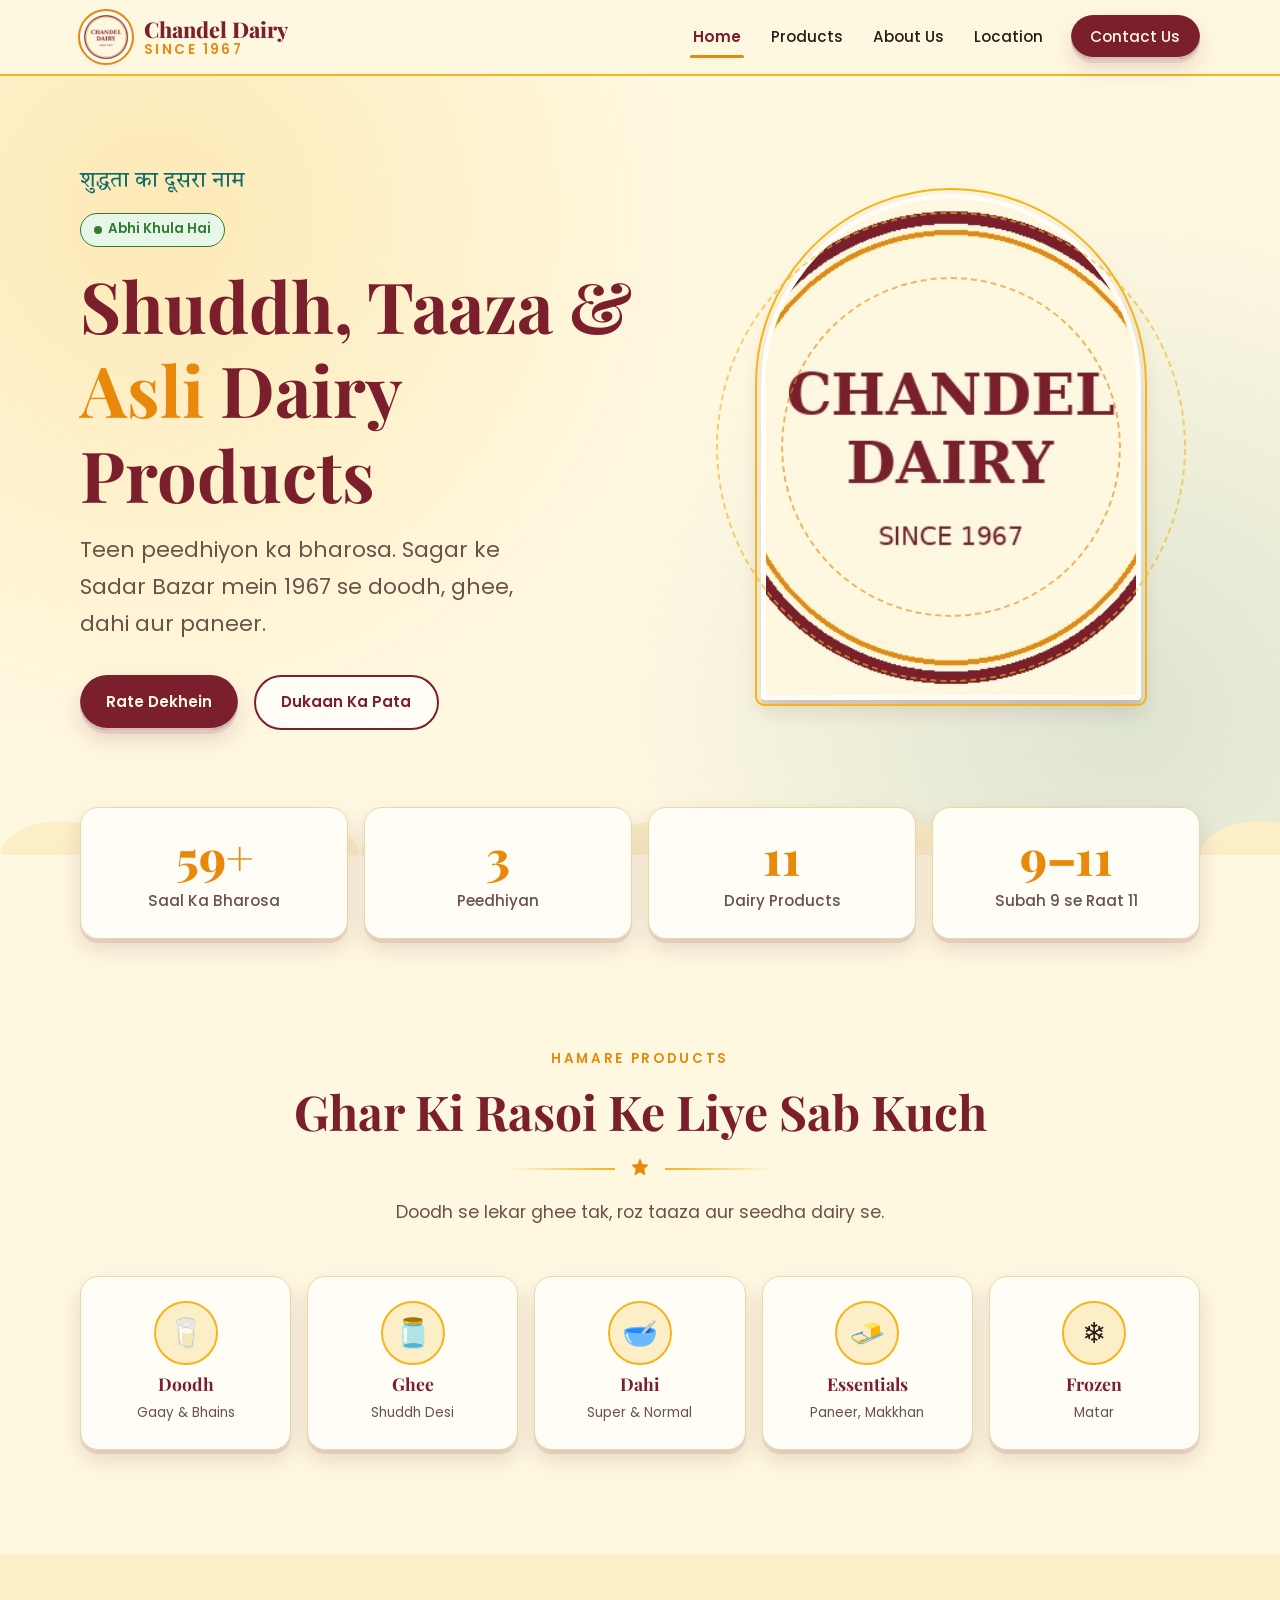
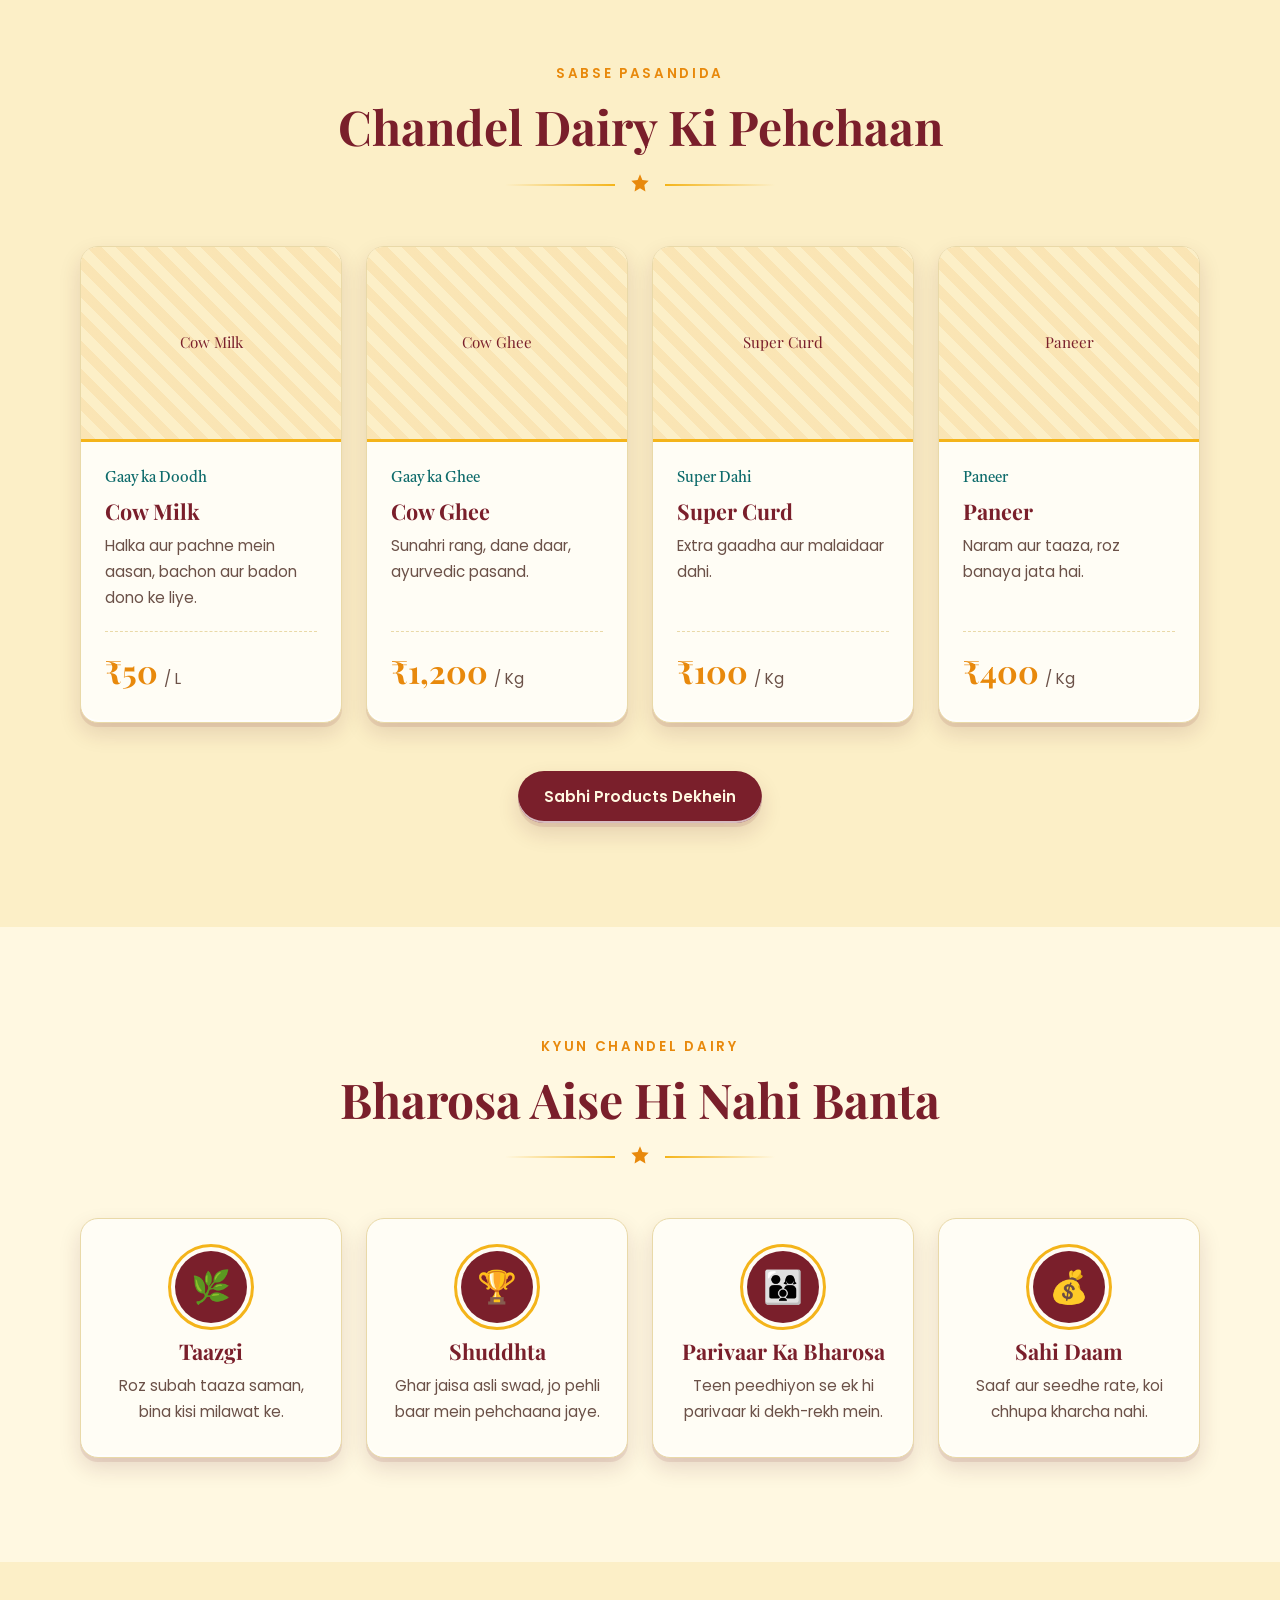
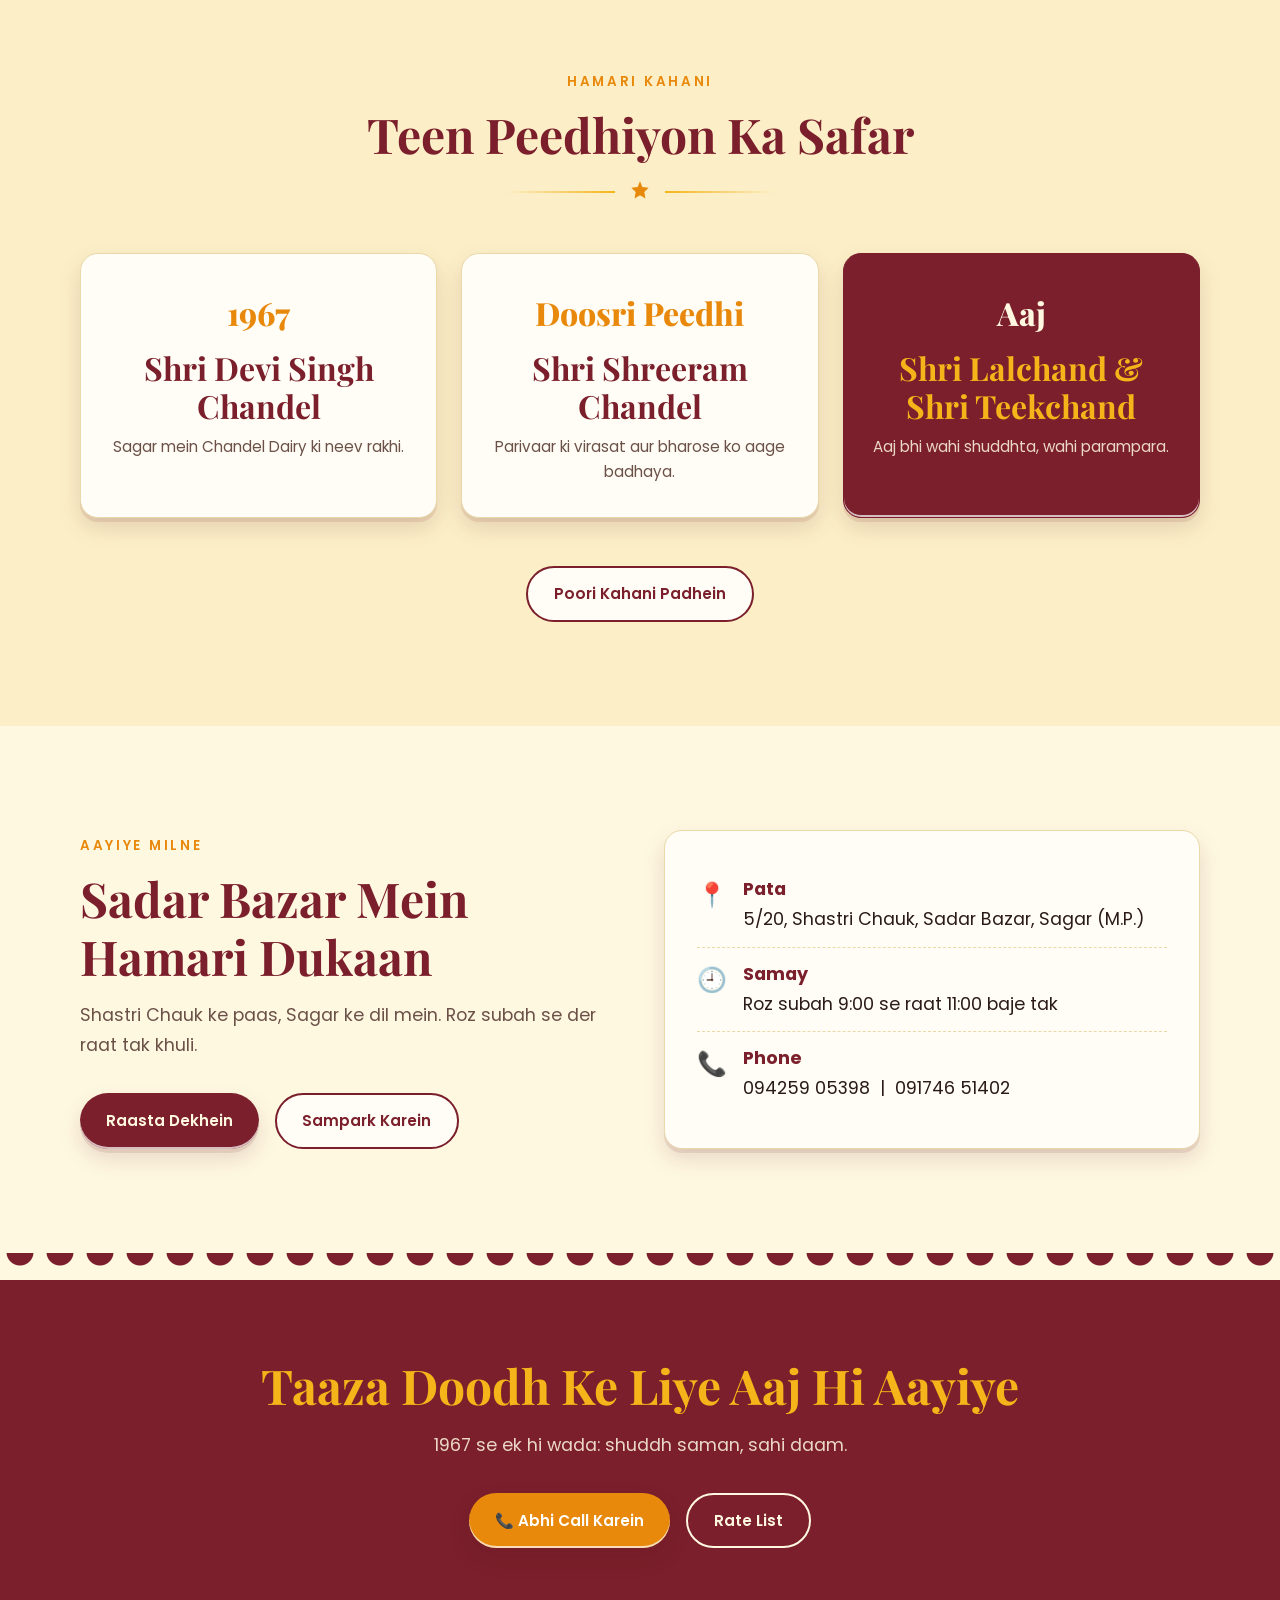
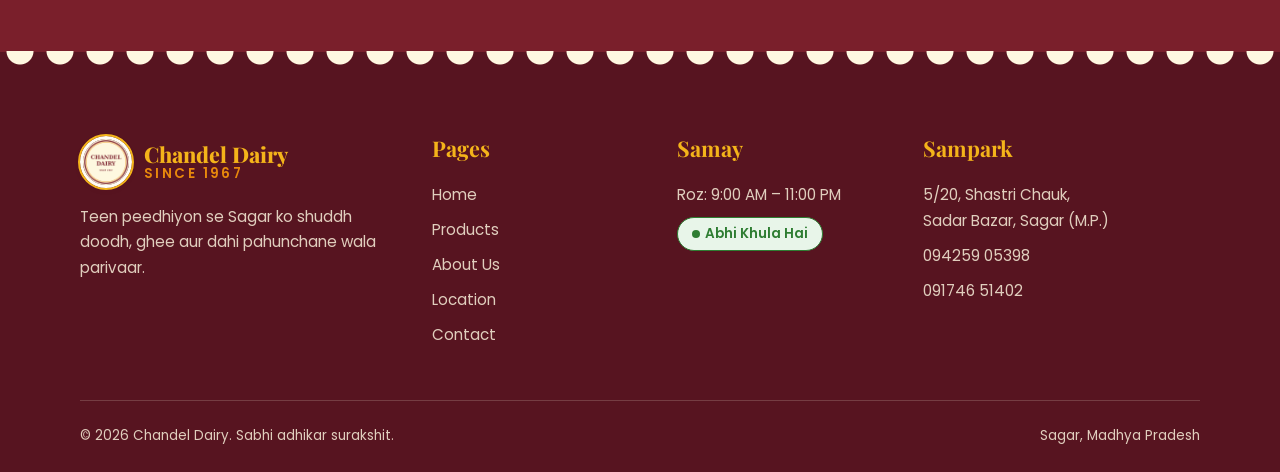
==== index.html @ 7d092e86 "Add files via upload" ====
<!DOCTYPE html>
<html lang="en">
<head>
  <meta charset="UTF-8">
  <meta name="viewport" content="width=device-width, initial-scale=1.0">
  <title>Chandel Dairy | Shuddh Doodh, Ghee & Dahi Since 1967 | Sagar</title>
  <meta name="description" content="Chandel Dairy, Sadar Bazar Sagar (M.P.). 1967 se shuddh doodh, ghee, dahi, paneer aur makkhan. Roz subah 9 se raat 11 baje tak.">
  <meta name="theme-color" content="#7A1F2B">
  <link rel="icon" href="images/logo.jpeg">

  <link rel="preconnect" href="https://fonts.googleapis.com">
  <link rel="preconnect" href="https://fonts.gstatic.com" crossorigin>
  <link href="https://fonts.googleapis.com/css2?family=Playfair+Display:wght@600;700;800&family=Poppins:wght@400;500;600&family=Tiro+Devanagari+Hindi&display=swap" rel="stylesheet">

  <link rel="stylesheet" href="css/root.css">
  <link rel="stylesheet" href="css/base.css">
  <link rel="stylesheet" href="css/layout.css">
  <link rel="stylesheet" href="css/home.css">
</head>
<body>
  <a href="#main" class="skip-link">Skip to content</a>

  <!-- ========== NAVBAR ========== -->
  <header class="navbar">
    <div class="container">
      <a href="index.html" class="brand" aria-label="Chandel Dairy home">
        <img src="images/logo.jpeg" alt="Chandel Dairy logo" class="brand__logo">
        <div class="brand__text">
          <div class="brand__name">Chandel Dairy</div>
          <div class="brand__since">Since 1967</div>
        </div>
      </a>
      <nav class="nav-links" aria-label="Main">
        <a href="index.html">Home</a>
        <a href="products.html">Products</a>
        <a href="about.html">About Us</a>
        <a href="location.html">Location</a>
        <a href="contact.html" class="btn btn--primary">Contact Us</a>
      </nav>
      <button class="menu-btn" aria-label="Menu kholo" aria-expanded="false"><span></span></button>
    </div>
  </header>
  <nav class="mobile-menu" aria-label="Mobile">
    <a href="index.html">Home</a>
    <a href="products.html">Products</a>
    <a href="about.html">About Us</a>
    <a href="location.html">Location</a>
    <a href="contact.html" class="btn btn--primary">Contact Us</a>
  </nav>

  <main id="main">

    <!-- ========== HERO ========== -->
    <section class="hero">
      <div class="container hero__grid">
        <div class="hero__copy">
          <p class="hero__hindi deva">शुद्धता का दूसरा नाम</p>
          <span class="badge" data-open-status></span>
          <h1>Shuddh, Taaza &amp; <em>Asli</em> Dairy Products</h1>
          <p class="lead">Teen peedhiyon ka bharosa. Sagar ke Sadar Bazar mein 1967 se doodh, ghee, dahi aur paneer.</p>
          <div class="btn-row">
            <a href="products.html" class="btn btn--primary">Rate Dekhein</a>
            <a href="location.html" class="btn btn--ghost">Dukaan Ka Pata</a>
          </div>
        </div>
        <div class="hero__art">
          <div class="hero__ring"></div>
          <div class="hero__ring hero__ring--2"></div>
          <div class="hero__arch arch">
            <img class="hero__logo" src="images/logo.jpeg" alt="Chandel Dairy">
          </div>
        </div>
      </div>
    </section>

    <!-- ========== STATS ========== -->
    <section class="stats">
      <div class="container">
        <div class="stats__grid">
          <div class="stat paper reveal"><div class="stat__num" data-years>57+</div><div class="stat__label">Saal Ka Bharosa</div></div>
          <div class="stat paper reveal"><div class="stat__num">3</div><div class="stat__label">Peedhiyan</div></div>
          <div class="stat paper reveal"><div class="stat__num">11</div><div class="stat__label">Dairy Products</div></div>
          <div class="stat paper reveal"><div class="stat__num">9–11</div><div class="stat__label">Subah 9 se Raat 11</div></div>
        </div>
      </div>
    </section>

    <!-- ========== CATEGORIES ========== -->
    <section class="section">
      <div class="container">
        <div class="section-head reveal">
          <span class="eyebrow">Hamare Products</span>
          <h2>Ghar Ki Rasoi Ke Liye Sab Kuch</h2>
          <div class="divider"><svg viewBox="0 0 24 24" fill="currentColor"><path d="M12 2l2.2 5.3L20 8l-4 4 1 6-5-3-5 3 1-6-4-4 5.8-.7z"/></svg></div>
          <p>Doodh se lekar ghee tak, roz taaza aur seedha dairy se.</p>
        </div>
        <div class="cat-strip">
          <a href="products.html#cat-milk"  class="cat-tile paper reveal"><span class="cat-tile__icon">🥛</span><h4>Doodh</h4><p>Gaay &amp; Bhains</p></a>
          <a href="products.html#cat-ghee"  class="cat-tile paper reveal"><span class="cat-tile__icon">🫙</span><h4>Ghee</h4><p>Shuddh Desi</p></a>
          <a href="products.html#cat-curd"  class="cat-tile paper reveal"><span class="cat-tile__icon">🥣</span><h4>Dahi</h4><p>Super &amp; Normal</p></a>
          <a href="products.html#cat-other" class="cat-tile paper reveal"><span class="cat-tile__icon">🧈</span><h4>Essentials</h4><p>Paneer, Makkhan</p></a>
          <a href="products.html#cat-frozen" class="cat-tile paper reveal"><span class="cat-tile__icon">❄️</span><h4>Frozen</h4><p>Matar</p></a>
        </div>
      </div>
    </section>

    <!-- ========== FEATURED ========== -->
    <section class="section section--deep">
      <div class="container">
        <div class="section-head reveal">
          <span class="eyebrow">Sabse Pasandida</span>
          <h2>Chandel Dairy Ki Pehchaan</h2>
          <div class="divider"><svg viewBox="0 0 24 24" fill="currentColor"><path d="M12 2l2.2 5.3L20 8l-4 4 1 6-5-3-5 3 1-6-4-4 5.8-.7z"/></svg></div>
        </div>
        <div id="featuredProducts" class="grid grid--2 grid--products"></div>
        <div class="text-center" style="margin-top:var(--space-7)">
          <a href="products.html" class="btn btn--primary">Sabhi Products Dekhein</a>
        </div>
      </div>
    </section>

    <!-- ========== WHY US ========== -->
    <section class="section">
      <div class="container">
        <div class="section-head reveal">
          <span class="eyebrow">Kyun Chandel Dairy</span>
          <h2>Bharosa Aise Hi Nahi Banta</h2>
          <div class="divider"><svg viewBox="0 0 24 24" fill="currentColor"><path d="M12 2l2.2 5.3L20 8l-4 4 1 6-5-3-5 3 1-6-4-4 5.8-.7z"/></svg></div>
        </div>
        <div class="grid grid--4">
          <div class="why paper reveal"><div class="why__icon">🌿</div><h4>Taazgi</h4><p>Roz subah taaza saman, bina kisi milawat ke.</p></div>
          <div class="why paper reveal"><div class="why__icon">🏆</div><h4>Shuddhta</h4><p>Ghar jaisa asli swad, jo pehli baar mein pehchaana jaye.</p></div>
          <div class="why paper reveal"><div class="why__icon">👨‍👩‍👦</div><h4>Parivaar Ka Bharosa</h4><p>Teen peedhiyon se ek hi parivaar ki dekh-rekh mein.</p></div>
          <div class="why paper reveal"><div class="why__icon">💰</div><h4>Sahi Daam</h4><p>Saaf aur seedhe rate, koi chhupa kharcha nahi.</p></div>
        </div>
      </div>
    </section>

    <!-- ========== GENERATIONS ========== -->
    <section class="section section--deep">
      <div class="container">
        <div class="section-head reveal">
          <span class="eyebrow">Hamari Kahani</span>
          <h2>Teen Peedhiyon Ka Safar</h2>
          <div class="divider"><svg viewBox="0 0 24 24" fill="currentColor"><path d="M12 2l2.2 5.3L20 8l-4 4 1 6-5-3-5 3 1-6-4-4 5.8-.7z"/></svg></div>
        </div>
        <div class="gen-row">
          <div class="gen paper reveal"><div class="gen__year">1967</div><h3 class="gen__name">Shri Devi Singh Chandel</h3><p>Sagar mein Chandel Dairy ki neev rakhi.</p></div>
          <div class="gen paper reveal"><div class="gen__year">Doosri Peedhi</div><h3 class="gen__name">Shri Shreeram Chandel</h3><p>Parivaar ki virasat aur bharose ko aage badhaya.</p></div>
          <div class="gen gen--now paper reveal"><div class="gen__year">Aaj</div><h3 class="gen__name">Shri Lalchand &amp; Shri Teekchand</h3><p>Aaj bhi wahi shuddhta, wahi parampara.</p></div>
        </div>
        <div class="text-center" style="margin-top:var(--space-7)">
          <a href="about.html" class="btn btn--ghost">Poori Kahani Padhein</a>
        </div>
      </div>
    </section>

    <!-- ========== VISIT ========== -->
    <section class="section">
      <div class="container split">
        <div class="reveal">
          <span class="eyebrow">Aayiye Milne</span>
          <h2>Sadar Bazar Mein Hamari Dukaan</h2>
          <p style="margin-top:var(--space-4)">Shastri Chauk ke paas, Sagar ke dil mein. Roz subah se der raat tak khuli.</p>
          <div class="btn-row" style="margin-top:var(--space-6)">
            <a href="location.html" class="btn btn--primary">Raasta Dekhein</a>
            <a href="contact.html" class="btn btn--ghost">Sampark Karein</a>
          </div>
        </div>
        <div class="visit paper reveal">
          <div class="visit__row"><span class="visit__ico">📍</span><div><strong>Pata</strong>5/20, Shastri Chauk, Sadar Bazar, Sagar (M.P.)</div></div>
          <div class="visit__row"><span class="visit__ico">🕘</span><div><strong>Samay</strong>Roz subah 9:00 se raat 11:00 baje tak</div></div>
          <div class="visit__row"><span class="visit__ico">📞</span><div><strong>Phone</strong>094259 05398 &nbsp;|&nbsp; 091746 51402</div></div>
        </div>
      </div>
    </section>

    <!-- ========== CTA ========== -->
    <section class="section section--maroon cta scallop-top" style="--scallop-color: var(--butter)">
      <div class="container">
        <h2>Taaza Doodh Ke Liye Aaj Hi Aayiye</h2>
        <p>1967 se ek hi wada: shuddh saman, sahi daam.</p>
        <div class="btn-row">
          <a href="tel:09425905398" class="btn btn--accent">📞 Abhi Call Karein</a>
          <a href="products.html" class="btn btn--ghost">Rate List</a>
        </div>
      </div>
    </section>

  </main>

  <!-- ========== FOOTER ========== -->
  <footer class="footer">
    <div class="container">
      <div class="footer__grid">
        <div>
          <div class="brand">
            <img src="images/logo.jpeg" alt="Chandel Dairy logo" class="brand__logo">
            <div class="brand__text"><div class="brand__name">Chandel Dairy</div><div class="brand__since">Since 1967</div></div>
          </div>
          <p style="margin-top:var(--space-4)">Teen peedhiyon se Sagar ko shuddh doodh, ghee aur dahi pahunchane wala parivaar.</p>
        </div>
        <div>
          <h4>Pages</h4>
          <ul>
            <li><a href="index.html">Home</a></li>
            <li><a href="products.html">Products</a></li>
            <li><a href="about.html">About Us</a></li>
            <li><a href="location.html">Location</a></li>
            <li><a href="contact.html">Contact</a></li>
          </ul>
        </div>
        <div>
          <h4>Samay</h4>
          <ul>
            <li>Roz: 9:00 AM – 11:00 PM</li>
            <li><span class="badge" data-open-status></span></li>
          </ul>
        </div>
        <div>
          <h4>Sampark</h4>
          <ul>
            <li>5/20, Shastri Chauk,<br>Sadar Bazar, Sagar (M.P.)</li>
            <li><a href="tel:09425905398">094259 05398</a></li>
            <li><a href="tel:09174651402">091746 51402</a></li>
          </ul>
        </div>
      </div>
      <div class="footer__bottom">
        <p>&copy; <span data-year-now>2026</span> Chandel Dairy. Sabhi adhikar surakshit.</p>
        <p>Sagar, Madhya Pradesh</p>
      </div>
    </div>
  </footer>

  <script src="js/main.js"></script>
  <script src="js/products.js"></script>
</body>
</html>
---- css/root.css ----
/* =====================================================
   ROOT.CSS  —  YAHI FILE EDIT KARO, POORI SITE BADAL JAYEGI
   Colors, fonts, spacing, shadows sab yahan hain.
   ===================================================== */

:root {
  /* ---------- COLORS ---------- */
  --butter:        #FFF8E1;   /* main page background (butter white) */
  --butter-deep:   #FCEFC7;   /* thoda gehra butter, alternate sections */
  --cream:         #FFFDF5;   /* cards ka background */
  --maroon:        #7A1F2B;   /* primary: headings, footer, buttons */
  --maroon-dark:   #571420;   /* hover / dark sections */
  --saffron:       #E8890C;   /* accent: highlights, badges */
  --marigold:      #F4B41A;   /* accent 2: dividers, stars */
  --peacock:       #0E6B6B;   /* secondary: links, small accents */
  --ink:           #2B1B17;   /* main text */
  --ink-soft:      #6B5148;   /* secondary text */
  --line:          #E9D9A8;   /* borders */
  --success:       #2E7D32;   /* "Open now" badge */
  --danger:        #B3261E;   /* "Closed" badge */

  /* ---------- FONTS ---------- */
  --font-heading:  'Playfair Display', 'Georgia', serif;
  --font-body:     'Poppins', 'Segoe UI', system-ui, sans-serif;
  --font-deva:     'Tiro Devanagari Hindi', 'Noto Serif Devanagari', serif;

  /* ---------- FLUID TYPE (phone se 4K tak auto scale) ---------- */
  --fs-xs:   clamp(0.75rem, 0.72rem + 0.15vw, 0.85rem);
  --fs-sm:   clamp(0.85rem, 0.82rem + 0.2vw, 0.95rem);
  --fs-base: clamp(0.95rem, 0.9rem + 0.3vw, 1.1rem);
  --fs-lg:   clamp(1.1rem, 1rem + 0.5vw, 1.35rem);
  --fs-xl:   clamp(1.4rem, 1.15rem + 1.2vw, 2rem);
  --fs-2xl:  clamp(1.8rem, 1.3rem + 2.4vw, 3rem);
  --fs-3xl:  clamp(2.2rem, 1.4rem + 4vw, 4.4rem);

  /* ---------- SPACING ---------- */
  --space-1: 0.25rem;
  --space-2: 0.5rem;
  --space-3: 0.75rem;
  --space-4: 1rem;
  --space-5: 1.5rem;
  --space-6: 2rem;
  --space-7: 3rem;
  --space-8: clamp(3.5rem, 2.5rem + 5vw, 7rem);   /* section padding */

  /* ---------- LAYOUT ---------- */
  --container:     1200px;
  --gutter:        clamp(1rem, 0.5rem + 2.5vw, 2.5rem);
  --nav-height:    76px;

  /* ---------- SHAPES ---------- */
  --radius-sm: 10px;
  --radius-md: 18px;
  --radius-lg: 28px;
  --radius-pill: 999px;

  /* ---------- PAPER-CUT SHADOWS (layered depth) ---------- */
  --shadow-1: 0 1px 0 rgba(122,31,43,.06), 0 2px 6px rgba(87,20,32,.08);
  --shadow-2: 0 2px 0 rgba(122,31,43,.07), 0 6px 14px rgba(87,20,32,.12);
  --shadow-3: 0 3px 0 rgba(122,31,43,.08), 0 12px 28px rgba(87,20,32,.16);
  --shadow-paper: 0 -2px 0 rgba(255,255,255,.7) inset, 0 4px 0 rgba(122,31,43,.10), 0 10px 22px rgba(87,20,32,.14);

  /* ---------- MOTION ---------- */
  --ease: cubic-bezier(.22,.9,.3,1);
  --speed: 0.35s;

  /* ---------- PAPER-CUT SCALLOP HEIGHT ---------- */
  --scallop: 28px;
}
---- css/base.css ----
/* =====================================================
   BASE.CSS — reset, typography, buttons, paper-cut utilities
   ===================================================== */

*, *::before, *::after { box-sizing: border-box; margin: 0; padding: 0; }

html {
  scroll-behavior: smooth;
  -webkit-text-size-adjust: 100%;
  scroll-padding-top: calc(var(--nav-height) + 10px);
}

body {
  font-family: var(--font-body);
  font-size: var(--fs-base);
  line-height: 1.7;
  color: var(--ink);
  background: var(--butter);
  overflow-x: hidden;
  -webkit-font-smoothing: antialiased;
}

img, svg, iframe { max-width: 100%; display: block; }
a { color: inherit; text-decoration: none; }
ul { list-style: none; }
button { font: inherit; cursor: pointer; border: 0; background: none; }

h1, h2, h3, h4 {
  font-family: var(--font-heading);
  color: var(--maroon);
  line-height: 1.2;
  font-weight: 700;
}
h1 { font-size: var(--fs-3xl); }
h2 { font-size: var(--fs-2xl); }
h3 { font-size: var(--fs-xl); }
h4 { font-size: var(--fs-lg); }
p  { color: var(--ink-soft); }

.container {
  width: 100%;
  max-width: var(--container);
  margin-inline: auto;
  padding-inline: var(--gutter);
}

.section { padding-block: var(--space-8); position: relative; }
.section--deep { background: var(--butter-deep); }
.section--maroon { background: var(--maroon); color: var(--butter); }
.section--maroon h2, .section--maroon h3, .section--maroon h4 { color: var(--marigold); }
.section--maroon p { color: rgba(255,248,225,.85); }

.text-center { text-align: center; }
.deva { font-family: var(--font-deva); }

/* ---------- SECTION HEADING BLOCK ---------- */
.section-head { text-align: center; max-width: 720px; margin: 0 auto var(--space-7); }
.eyebrow {
  display: inline-block;
  font-size: var(--fs-xs);
  letter-spacing: .2em;
  text-transform: uppercase;
  font-weight: 600;
  color: var(--saffron);
  margin-bottom: var(--space-3);
}
.section-head p { margin-top: var(--space-4); }

/* ---------- RANGOLI / MANDALA DIVIDER ---------- */
.divider {
  display: flex; align-items: center; justify-content: center;
  gap: var(--space-3);
  margin: var(--space-4) auto 0;
  color: var(--saffron);
}
.divider::before, .divider::after {
  content: ""; height: 2px; width: clamp(40px, 12vw, 110px);
  background: linear-gradient(90deg, transparent, var(--marigold));
}
.divider::after { transform: scaleX(-1); }
.divider svg { width: 26px; height: 26px; }

/* ---------- BUTTONS ---------- */
.btn {
  display: inline-flex; align-items: center; justify-content: center; gap: var(--space-2);
  padding: .85em 1.7em;
  font-weight: 600; font-size: var(--fs-sm);
  border-radius: var(--radius-pill);
  transition: transform var(--speed) var(--ease), box-shadow var(--speed) var(--ease), background var(--speed);
  min-height: 46px;                  /* touch friendly */
  box-shadow: var(--shadow-paper);
}
.btn:hover { transform: translateY(-3px); }
.btn:active { transform: translateY(0); }
.btn--primary { background: var(--maroon); color: var(--butter); }
.btn--primary:hover { background: var(--maroon-dark); }
.btn--accent  { background: var(--saffron); color: #fff; }
.btn--accent:hover { background: #cf7607; }
.btn--ghost   { background: var(--cream); color: var(--maroon); border: 2px solid var(--maroon); box-shadow: none; }
.btn--ghost:hover { background: var(--maroon); color: var(--butter); }
.btn-row { display: flex; flex-wrap: wrap; gap: var(--space-4); }

/* ---------- PAPER-CUT CARD ---------- */
.paper {
  background: var(--cream);
  border-radius: var(--radius-md);
  box-shadow: var(--shadow-paper);
  border: 1px solid var(--line);
  position: relative;
  transition: transform var(--speed) var(--ease), box-shadow var(--speed) var(--ease);
}
.paper:hover { transform: translateY(-5px); box-shadow: var(--shadow-3); }

/* ---------- SCALLOPED PAPER-CUT SECTION EDGES ----------
   Add class "scallop-top" / "scallop-bottom" to a section.
   Color of the scallop = var(--scallop-color) (set inline or per section). */
.scallop-top::before,
.scallop-bottom::after {
  content: "";
  position: absolute; left: 0; right: 0;
  height: var(--scallop);
  background:
    radial-gradient(circle at 50% 0, transparent 0 13px, var(--scallop-color, var(--butter)) 14px) 0 0 / 40px 100% repeat-x;
  z-index: 2;
}
.scallop-top::before    { top: -1px; }
.scallop-bottom::after  { bottom: -1px; transform: scaleY(-1); }

/* ---------- ARCH (jharokha) SHAPE FOR IMAGES ---------- */
.arch {
  border-radius: 999px 999px var(--radius-md) var(--radius-md);
  overflow: hidden;
  box-shadow: var(--shadow-paper);
  border: 5px solid var(--cream);
  outline: 2px solid var(--marigold);
  outline-offset: 4px;
  background: var(--butter-deep);
}
.arch img { width: 100%; height: 100%; object-fit: cover; }

/* ---------- IMAGE WITH FALLBACK ----------
   Agar image nahi mili, JS .img-missing laga dega aur soft placeholder dikhega. */
.img-frame { position: relative; background: var(--butter-deep); overflow: hidden; }
.img-frame img { width: 100%; height: 100%; object-fit: cover; }
.img-frame.img-missing img { display: none; }
.img-frame.img-missing::after {
  content: attr(data-label);
  position: absolute; inset: 0;
  display: grid; place-items: center; text-align: center;
  padding: var(--space-3);
  font-family: var(--font-heading); color: var(--maroon);
  font-size: var(--fs-sm);
  background:
    repeating-linear-gradient(45deg, rgba(232,137,12,.10) 0 10px, transparent 10px 20px),
    var(--butter-deep);
}

/* ---------- BADGES ---------- */
.badge {
  display: inline-flex; align-items: center; gap: .4em;
  padding: .35em 1em;
  border-radius: var(--radius-pill);
  font-size: var(--fs-xs); font-weight: 600;
  background: var(--butter-deep); color: var(--maroon);
  border: 1px solid var(--marigold);
}
.badge--open   { background: #E8F5E9; color: var(--success); border-color: var(--success); }
.badge--closed { background: #FDECEA; color: var(--danger);  border-color: var(--danger); }
.badge .dot { width: 8px; height: 8px; border-radius: 50%; background: currentColor; }

/* ---------- SCROLL REVEAL ---------- */
.reveal { opacity: 0; transform: translateY(28px); transition: opacity .7s var(--ease), transform .7s var(--ease); }
.reveal.in { opacity: 1; transform: none; }
@media (prefers-reduced-motion: reduce) {
  .reveal { opacity: 1; transform: none; transition: none; }
  html { scroll-behavior: auto; }
}

/* ---------- ACCESSIBILITY ---------- */
:focus-visible { outline: 3px solid var(--saffron); outline-offset: 3px; border-radius: 4px; }
.skip-link {
  position: absolute; left: -999px; top: 8px; z-index: 999;
  background: var(--maroon); color: var(--butter); padding: .6em 1em; border-radius: 8px;
}
.skip-link:focus { left: 8px; }
---- css/layout.css ----
/* =====================================================
   LAYOUT.CSS — navbar, footer, page banner, grids
   Breakpoints:  phone <600 | tablet 600-1023 | laptop 1024+ | large 1600+
   ===================================================== */

/* ---------- NAVBAR ---------- */
.navbar {
  position: fixed; inset: 0 0 auto 0; z-index: 100;
  height: var(--nav-height);
  background: rgba(255, 248, 225, .94);
  backdrop-filter: blur(10px);
  -webkit-backdrop-filter: blur(10px);
  border-bottom: 2px solid var(--marigold);
  transition: box-shadow var(--speed);
}
.navbar.scrolled { box-shadow: var(--shadow-2); }
.navbar .container { height: 100%; display: flex; align-items: center; justify-content: space-between; gap: var(--space-4); }

.brand { display: flex; align-items: center; gap: var(--space-3); min-width: 0; }
.brand__logo {
  width: 52px; height: 52px; flex-shrink: 0;
  border-radius: 50%;
  border: 3px solid var(--cream);
  outline: 2px solid var(--saffron);
  box-shadow: var(--shadow-1);
  background: var(--butter-deep);
  object-fit: cover;
}
.brand__text { line-height: 1.15; min-width: 0; }
.brand__name  { font-family: var(--font-heading); font-weight: 800; font-size: var(--fs-lg); color: var(--maroon); white-space: nowrap; }
.brand__since { font-size: var(--fs-xs); letter-spacing: .18em; text-transform: uppercase; color: var(--saffron); font-weight: 600; }

.nav-links { display: none; align-items: center; gap: var(--space-5); }
.nav-links a {
  font-size: var(--fs-sm); font-weight: 500; color: var(--ink);
  padding: .4em .2em; position: relative;
}
.nav-links a::after {
  content: ""; position: absolute; left: 0; right: 0; bottom: -2px; height: 3px;
  background: var(--saffron); border-radius: 3px;
  transform: scaleX(0); transition: transform var(--speed) var(--ease);
}
.nav-links a:hover::after, .nav-links a.active::after { transform: scaleX(1); }
.nav-links a.active { color: var(--maroon); font-weight: 600; }
.nav-links .btn { padding: .6em 1.3em; min-height: 42px; color: var(--butter); }
.nav-links .btn::after { display: none; }

.menu-btn {
  width: 46px; height: 46px; display: grid; place-items: center;
  border-radius: 12px; background: var(--cream); border: 2px solid var(--maroon);
}
.menu-btn span, .menu-btn span::before, .menu-btn span::after {
  display: block; width: 22px; height: 2.5px; background: var(--maroon); border-radius: 2px;
  transition: transform var(--speed) var(--ease), background var(--speed);
}
.menu-btn span { position: relative; }
.menu-btn span::before, .menu-btn span::after { content: ""; position: absolute; left: 0; }
.menu-btn span::before { top: -7px; }
.menu-btn span::after  { top:  7px; }
.menu-btn.open span { background: transparent; }
.menu-btn.open span::before { transform: translateY(7px) rotate(45deg); }
.menu-btn.open span::after  { transform: translateY(-7px) rotate(-45deg); }

/* mobile drawer */
.mobile-menu {
  position: fixed; top: var(--nav-height); left: 0; right: 0; z-index: 99;
  background: var(--butter);
  border-bottom: 3px solid var(--marigold);
  box-shadow: var(--shadow-3);
  padding: var(--space-4) var(--gutter) var(--space-5);
  transform: translateY(-115%);
  transition: transform .45s var(--ease);
  max-height: calc(100vh - var(--nav-height)); overflow-y: auto;
}
.mobile-menu.open { transform: translateY(0); }
.mobile-menu a {
  display: block; padding: .9em .5em; font-weight: 500;
  border-bottom: 1px dashed var(--line);
}
.mobile-menu a.active { color: var(--saffron); font-weight: 600; }
.mobile-menu .btn { margin-top: var(--space-4); width: 100%; border: 0; color: var(--butter); }

main { padding-top: var(--nav-height); }

/* ---------- INNER PAGE BANNER ---------- */
.page-banner {
  background: var(--maroon);
  color: var(--butter);
  text-align: center;
  padding-block: clamp(3rem, 2rem + 6vw, 6.5rem) clamp(4rem, 3rem + 6vw, 7rem);
  position: relative; overflow: hidden;
}
.page-banner::before {           /* subtle jaali pattern */
  content: ""; position: absolute; inset: 0; opacity: .10;
  background:
    radial-gradient(circle at 50% 50%, var(--marigold) 0 2px, transparent 3px) 0 0 / 34px 34px;
}
.page-banner h1 { color: var(--marigold); position: relative; }
.page-banner p  { color: rgba(255,248,225,.85); max-width: 620px; margin: var(--space-4) auto 0; position: relative; }
.page-banner .eyebrow { color: var(--butter); position: relative; }

/* ---------- GENERIC GRIDS ---------- */
.grid { display: grid; gap: var(--space-5); }
.grid--2 { grid-template-columns: 1fr; }
.grid--3 { grid-template-columns: 1fr; }
.grid--4 { grid-template-columns: repeat(2, 1fr); }
.split   { display: grid; gap: var(--space-7); align-items: center; grid-template-columns: 1fr; }

/* ---------- FOOTER ---------- */
.footer {
  background: var(--maroon-dark); color: var(--butter);
  position: relative; padding-top: calc(var(--space-8) * .8);
  --scallop-color: var(--butter);
}
.footer::before {                /* scalloped edge, butter paper above the maroon */
  content: ""; position: absolute; top: -1px; left: 0; right: 0; height: var(--scallop);
  background: radial-gradient(circle at 50% 0, var(--butter) 0 13px, transparent 14px) 0 0 / 40px 100% repeat-x;
}
.footer__grid { display: grid; gap: var(--space-6); grid-template-columns: 1fr; padding-bottom: var(--space-7); }
.footer h4 { color: var(--marigold); margin-bottom: var(--space-4); font-size: var(--fs-lg); }
.footer p, .footer li, .footer a { color: rgba(255,248,225,.82); font-size: var(--fs-sm); }
.footer a:hover { color: var(--marigold); }
.footer li { padding-block: .3em; }
.footer .brand__name { color: var(--marigold); }
.footer .brand__logo { outline-color: var(--marigold); }
.footer__bottom {
  border-top: 1px solid rgba(255,248,225,.18);
  padding-block: var(--space-5);
  display: flex; flex-direction: column; gap: var(--space-2); align-items: center; text-align: center;
}
.footer__bottom p { font-size: var(--fs-xs); }

/* =====================================================
   TABLET  (600px +)
   ===================================================== */
@media (min-width: 600px) {
  .grid--2 { grid-template-columns: repeat(2, 1fr); }
  .grid--3 { grid-template-columns: repeat(2, 1fr); }
  .grid--4 { grid-template-columns: repeat(4, 1fr); }
  .footer__grid { grid-template-columns: repeat(2, 1fr); }
  .footer__bottom { flex-direction: row; justify-content: space-between; text-align: left; }
}

/* =====================================================
   LAPTOP  (1024px +)
   ===================================================== */
@media (min-width: 1024px) {
  .nav-links { display: flex; }
  .menu-btn, .mobile-menu { display: none; }
  .grid--3 { grid-template-columns: repeat(3, 1fr); }
  .split   { grid-template-columns: 1fr 1fr; }
  .split--reverse > :first-child { order: 2; }
  .footer__grid { grid-template-columns: 1.5fr 1fr 1fr 1.3fr; }
}

/* =====================================================
   LARGE SCREENS  (1600px +)
   ===================================================== */
@media (min-width: 1600px) {
  :root { --container: 1400px; }
}

/* =====================================================
   SMALL PHONES  (<380px)
   ===================================================== */
@media (max-width: 379px) {
  :root { --nav-height: 68px; }
  .brand__logo { width: 44px; height: 44px; }
  .brand__since { display: none; }
  .grid--4 { grid-template-columns: 1fr; }
}
---- css/home.css ----
/* =====================================================
   HOME.CSS
   ===================================================== */

/* ---------- HERO ---------- */
.hero {
  position: relative; overflow: hidden;
  background:
    radial-gradient(circle at 12% 18%, rgba(244,180,26,.22) 0, transparent 42%),
    radial-gradient(circle at 88% 82%, rgba(14,107,107,.14) 0, transparent 40%),
    var(--butter);
  padding-block: clamp(2.5rem, 1.5rem + 5vw, 6rem) clamp(4rem, 3rem + 6vw, 8rem);
}
.hero::before {                    /* paper-cut layered hills at the bottom */
  content: ""; position: absolute; left: 0; right: 0; bottom: 0; height: 90px;
  background:
    radial-gradient(ellipse 60px 34px at 50% 100%, var(--butter-deep) 98%, transparent 100%) 0 100% / 120px 90px repeat-x;
}
.hero__grid { display: grid; gap: var(--space-7); grid-template-columns: 1fr; align-items: center; position: relative; }
.hero__copy { text-align: center; }
.hero__copy .badge { margin-bottom: var(--space-4); }
.hero__copy h1 { margin-bottom: var(--space-4); }
.hero__copy h1 em { font-style: normal; color: var(--saffron); }
.hero__copy .lead { font-size: var(--fs-lg); max-width: 34ch; margin-inline: auto; margin-bottom: var(--space-6); }
.hero__copy .btn-row { justify-content: center; }
.hero__hindi { font-size: var(--fs-lg); color: var(--peacock); margin-bottom: var(--space-3); }

.hero__art { display: grid; place-items: center; position: relative; }
.hero__arch { width: min(78vw, 380px); aspect-ratio: 3/4; }
.hero__logo {
  width: 100%; height: 100%; object-fit: cover; background: var(--cream);
}
.hero__ring {
  position: absolute; width: min(92vw, 470px); aspect-ratio: 1;
  border-radius: 50%;
  border: 2px dashed var(--marigold); opacity: .6;
  animation: spin 60s linear infinite;
}
.hero__ring--2 { width: min(70vw, 340px); border-color: var(--saffron); animation-direction: reverse; animation-duration: 45s; }
@keyframes spin { to { transform: rotate(360deg); } }
@media (prefers-reduced-motion: reduce) { .hero__ring { animation: none; } }

/* ---------- STATS STRIP ---------- */
.stats { margin-top: calc(var(--space-7) * -1); position: relative; z-index: 3; }
.stats__grid { display: grid; grid-template-columns: repeat(2, 1fr); gap: var(--space-4); }
.stat { text-align: center; padding: var(--space-5) var(--space-3); }
.stat__num { font-family: var(--font-heading); font-size: var(--fs-2xl); font-weight: 800; color: var(--saffron); line-height: 1; }
.stat__label { font-size: var(--fs-sm); margin-top: var(--space-2); color: var(--ink-soft); font-weight: 500; }

/* ---------- CATEGORY STRIP ---------- */
.cat-strip { display: grid; grid-template-columns: repeat(2, 1fr); gap: var(--space-4); }
.cat-tile {
  text-align: center; padding: var(--space-5) var(--space-3);
  display: flex; flex-direction: column; align-items: center; gap: var(--space-2);
}
.cat-tile__icon {
  width: 64px; height: 64px; border-radius: 50%;
  display: grid; place-items: center; font-size: 1.8rem;
  background: var(--butter-deep); border: 2px solid var(--marigold);
}
.cat-tile h4 { font-size: var(--fs-base); }
.cat-tile p  { font-size: var(--fs-xs); }

/* ---------- PRODUCT CARD (shared with products page) ---------- */
.product { overflow: hidden; display: flex; flex-direction: column; }
.product__img { aspect-ratio: 4/3; border-bottom: 3px solid var(--marigold); }
.product__body { padding: var(--space-5); display: flex; flex-direction: column; gap: var(--space-2); flex: 1; }
.product__hi { color: var(--peacock); font-size: var(--fs-sm); }
.product__name { font-size: var(--fs-lg); }
.product__note { font-size: var(--fs-sm); flex: 1; }
.product__price {
  margin-top: var(--space-3); padding-top: var(--space-3); border-top: 1px dashed var(--line);
  display: flex; align-items: baseline; gap: .35em;
}
.product__price strong { font-family: var(--font-heading); font-size: var(--fs-xl); color: var(--saffron); }
.product__price span { color: var(--ink-soft); font-size: var(--fs-sm); }

/* ---------- WHY US ---------- */
.why { padding: var(--space-6) var(--space-5); text-align: center; }
.why__icon {
  width: 72px; height: 72px; margin: 0 auto var(--space-4);
  display: grid; place-items: center; font-size: 2rem;
  background: var(--maroon); color: var(--marigold); border-radius: 50%;
  outline: 3px solid var(--marigold); outline-offset: 4px;
}
.why h4 { margin-bottom: var(--space-2); }
.why p  { font-size: var(--fs-sm); }

/* ---------- GENERATIONS TEASER ---------- */
.gen-row { display: grid; gap: var(--space-5); grid-template-columns: 1fr; }
.gen { text-align: center; padding: var(--space-6) var(--space-5); }
.gen__year { font-family: var(--font-heading); color: var(--saffron); font-size: var(--fs-xl); font-weight: 800; }
.gen__name { color: var(--maroon); margin: var(--space-2) 0; }
.gen p { font-size: var(--fs-sm); }
.gen--now { background: var(--maroon); border-color: var(--maroon); }
.gen--now .gen__name { color: var(--marigold); }
.gen--now .gen__year { color: var(--butter); }
.gen--now p { color: rgba(255,248,225,.85); }

/* ---------- LOCATION MINI + CTA ---------- */
.visit { padding: var(--space-6); }
.visit__row { display: flex; gap: var(--space-4); align-items: flex-start; padding-block: var(--space-3); border-bottom: 1px dashed var(--line); }
.visit__row:last-of-type { border-bottom: 0; }
.visit__ico { font-size: 1.5rem; }
.visit__row strong { display: block; color: var(--maroon); }

.cta { text-align: center; }
.cta h2 { margin-bottom: var(--space-4); }
.cta .btn-row { justify-content: center; margin-top: var(--space-6); }
.cta .btn--ghost { background: transparent; color: var(--butter); border-color: var(--butter); }
.cta .btn--ghost:hover { background: var(--butter); color: var(--maroon); }

/* ---------- TABLET ---------- */
@media (min-width: 600px) {
  .stats__grid { grid-template-columns: repeat(4, 1fr); }
  .cat-strip { grid-template-columns: repeat(3, 1fr); }
  .gen-row { grid-template-columns: repeat(3, 1fr); }
}

/* ---------- LAPTOP ---------- */
@media (min-width: 1024px) {
  .hero__grid { grid-template-columns: 1.15fr 1fr; }
  .hero__copy { text-align: left; }
  .hero__copy .lead { margin-inline: 0; }
  .hero__copy .btn-row { justify-content: flex-start; }
  .cat-strip { grid-template-columns: repeat(5, 1fr); }
  .grid--products { grid-template-columns: repeat(4, 1fr); }
}
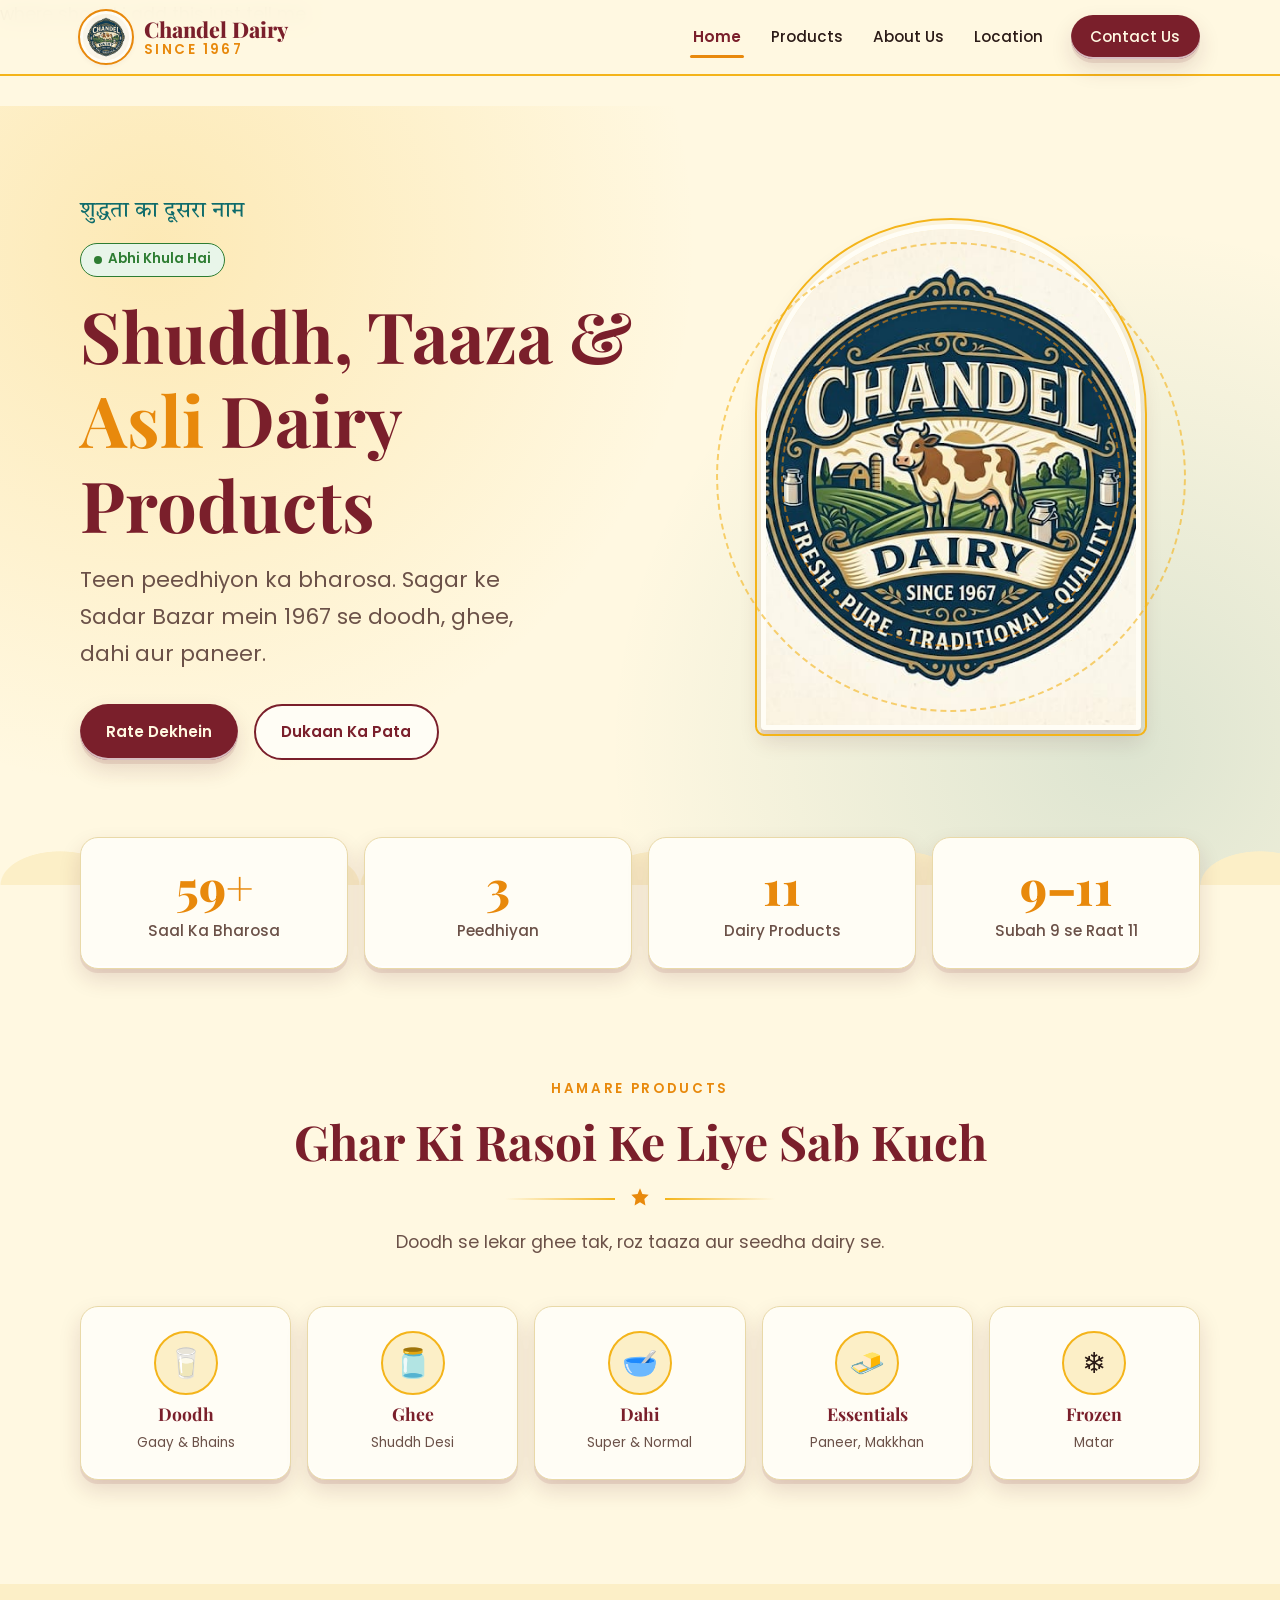
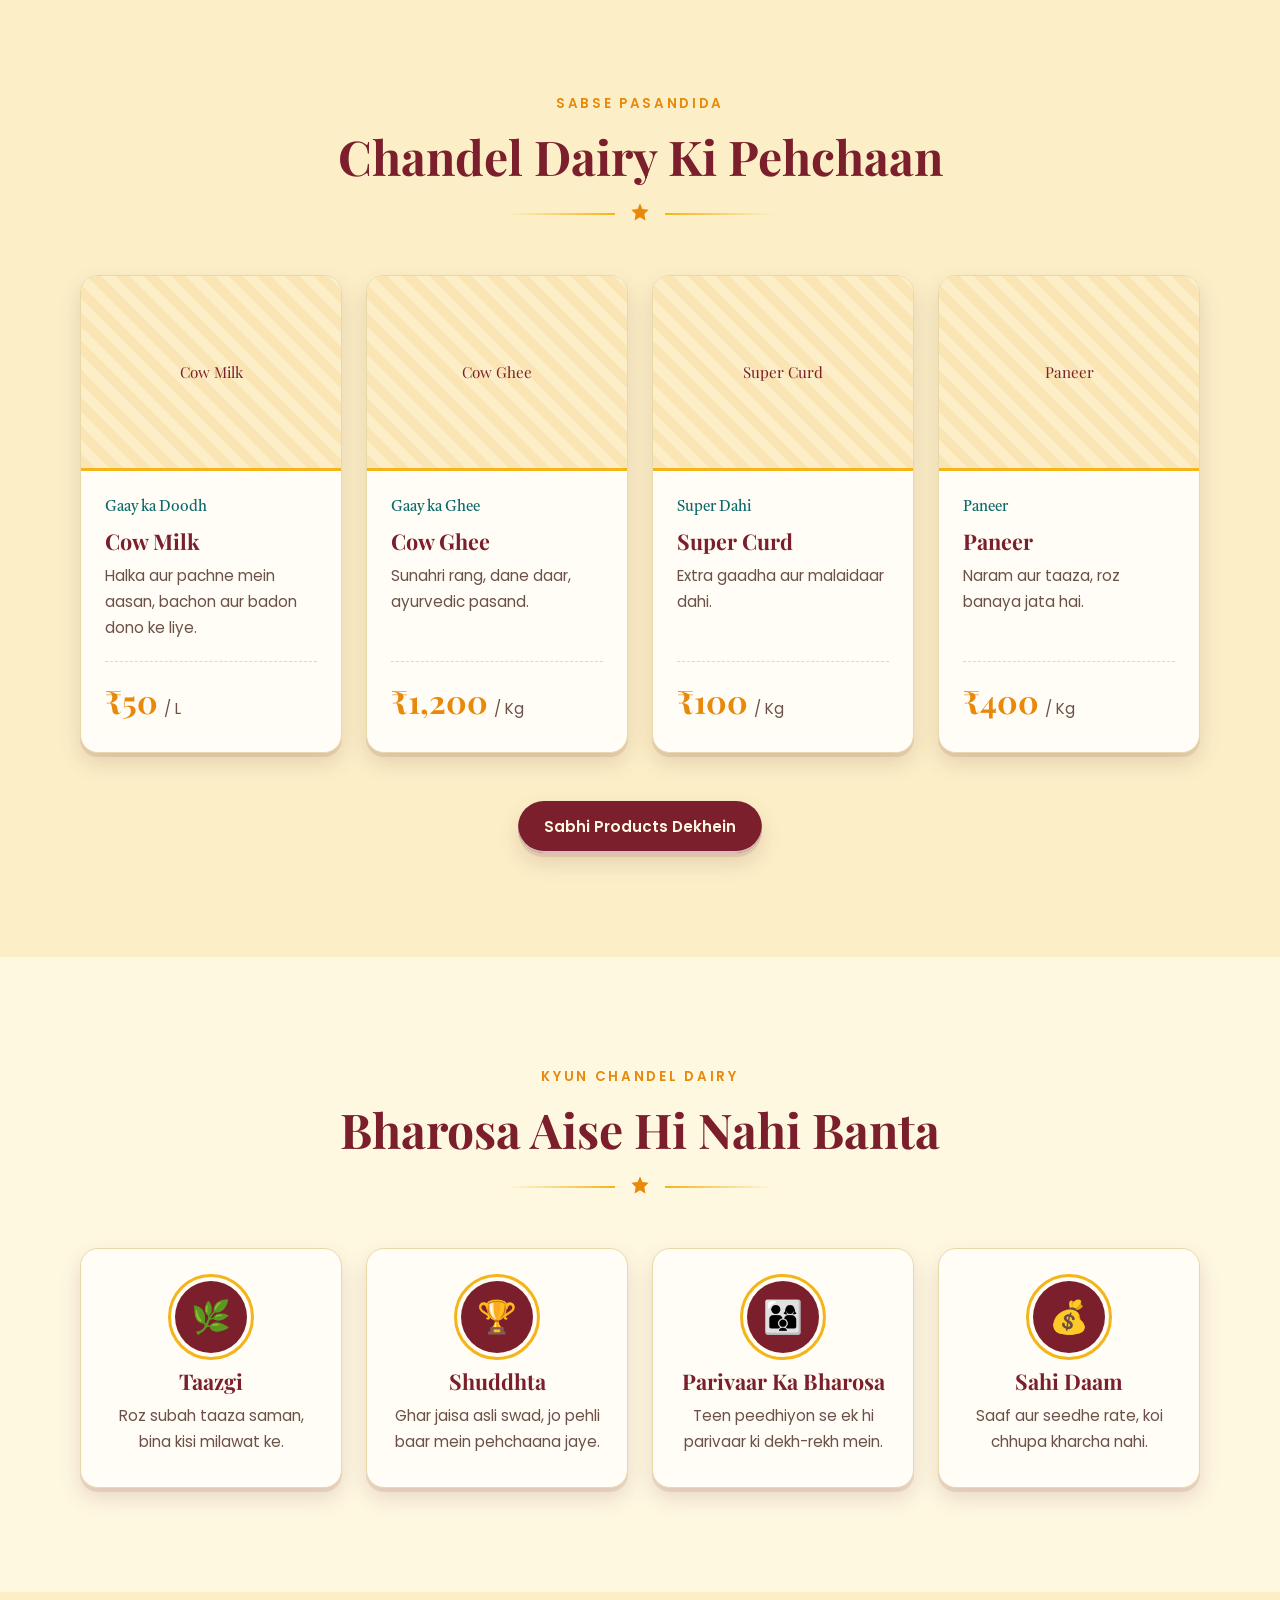
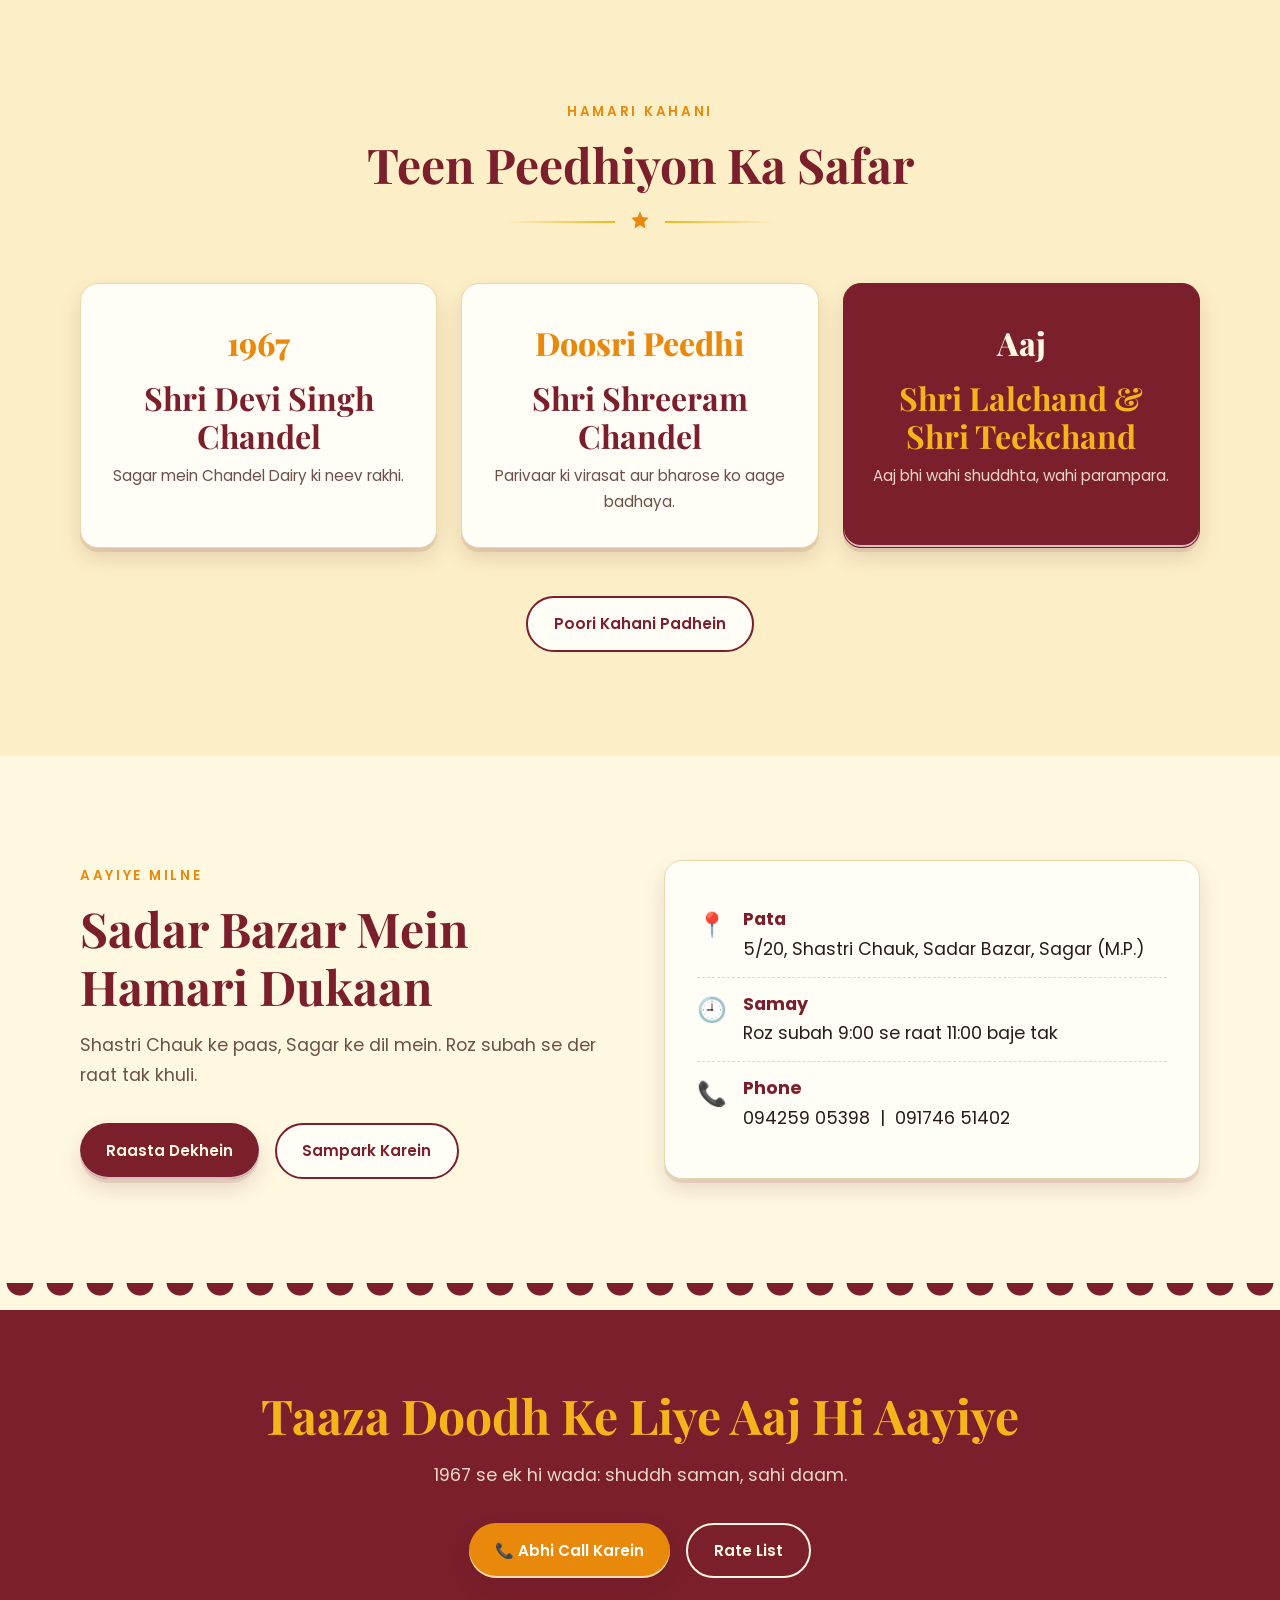
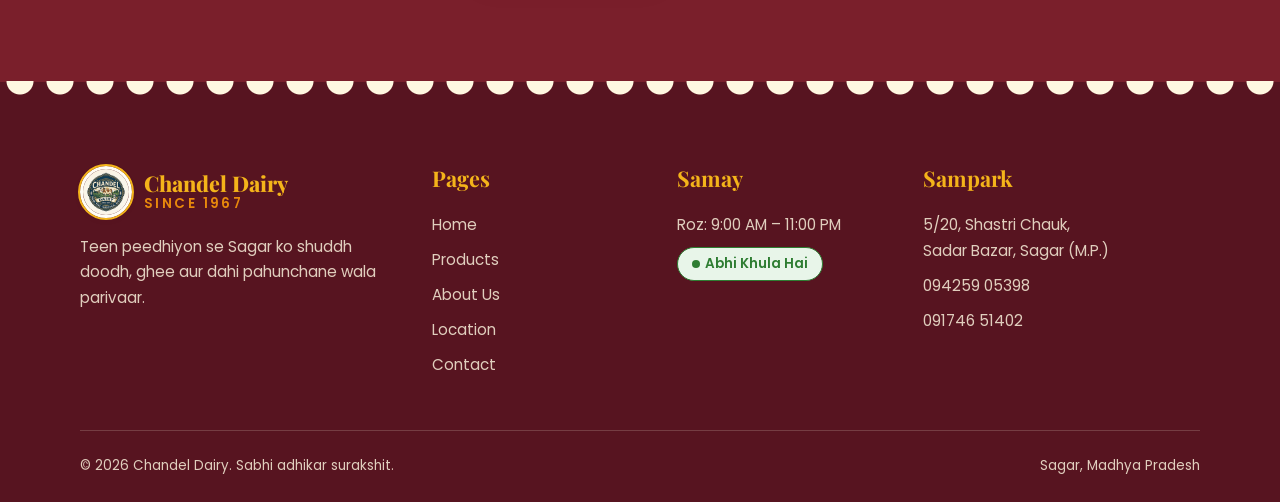
==== commit ac0d6885: "Update index.html" ====
--- a/index.html
+++ b/index.html
@@ -6,6 +6,7 @@
   <title>Chandel Dairy | Shuddh Doodh, Ghee & Dahi Since 1967 | Sagar</title>
   <meta name="description" content="Chandel Dairy, Sadar Bazar Sagar (M.P.). 1967 se shuddh doodh, ghee, dahi, paneer aur makkhan. Roz subah 9 se raat 11 baje tak.">
   <meta name="theme-color" content="#7A1F2B">
+  <meta name="google-site-verification" content="8XnAW_I7SExmR53zd7LNQyzaZrg-TYCSYuvyRKfzb0o" /> where should i add this just tell me
   <link rel="icon" href="images/logo.jpeg">
 
   <link rel="preconnect" href="https://fonts.googleapis.com">
